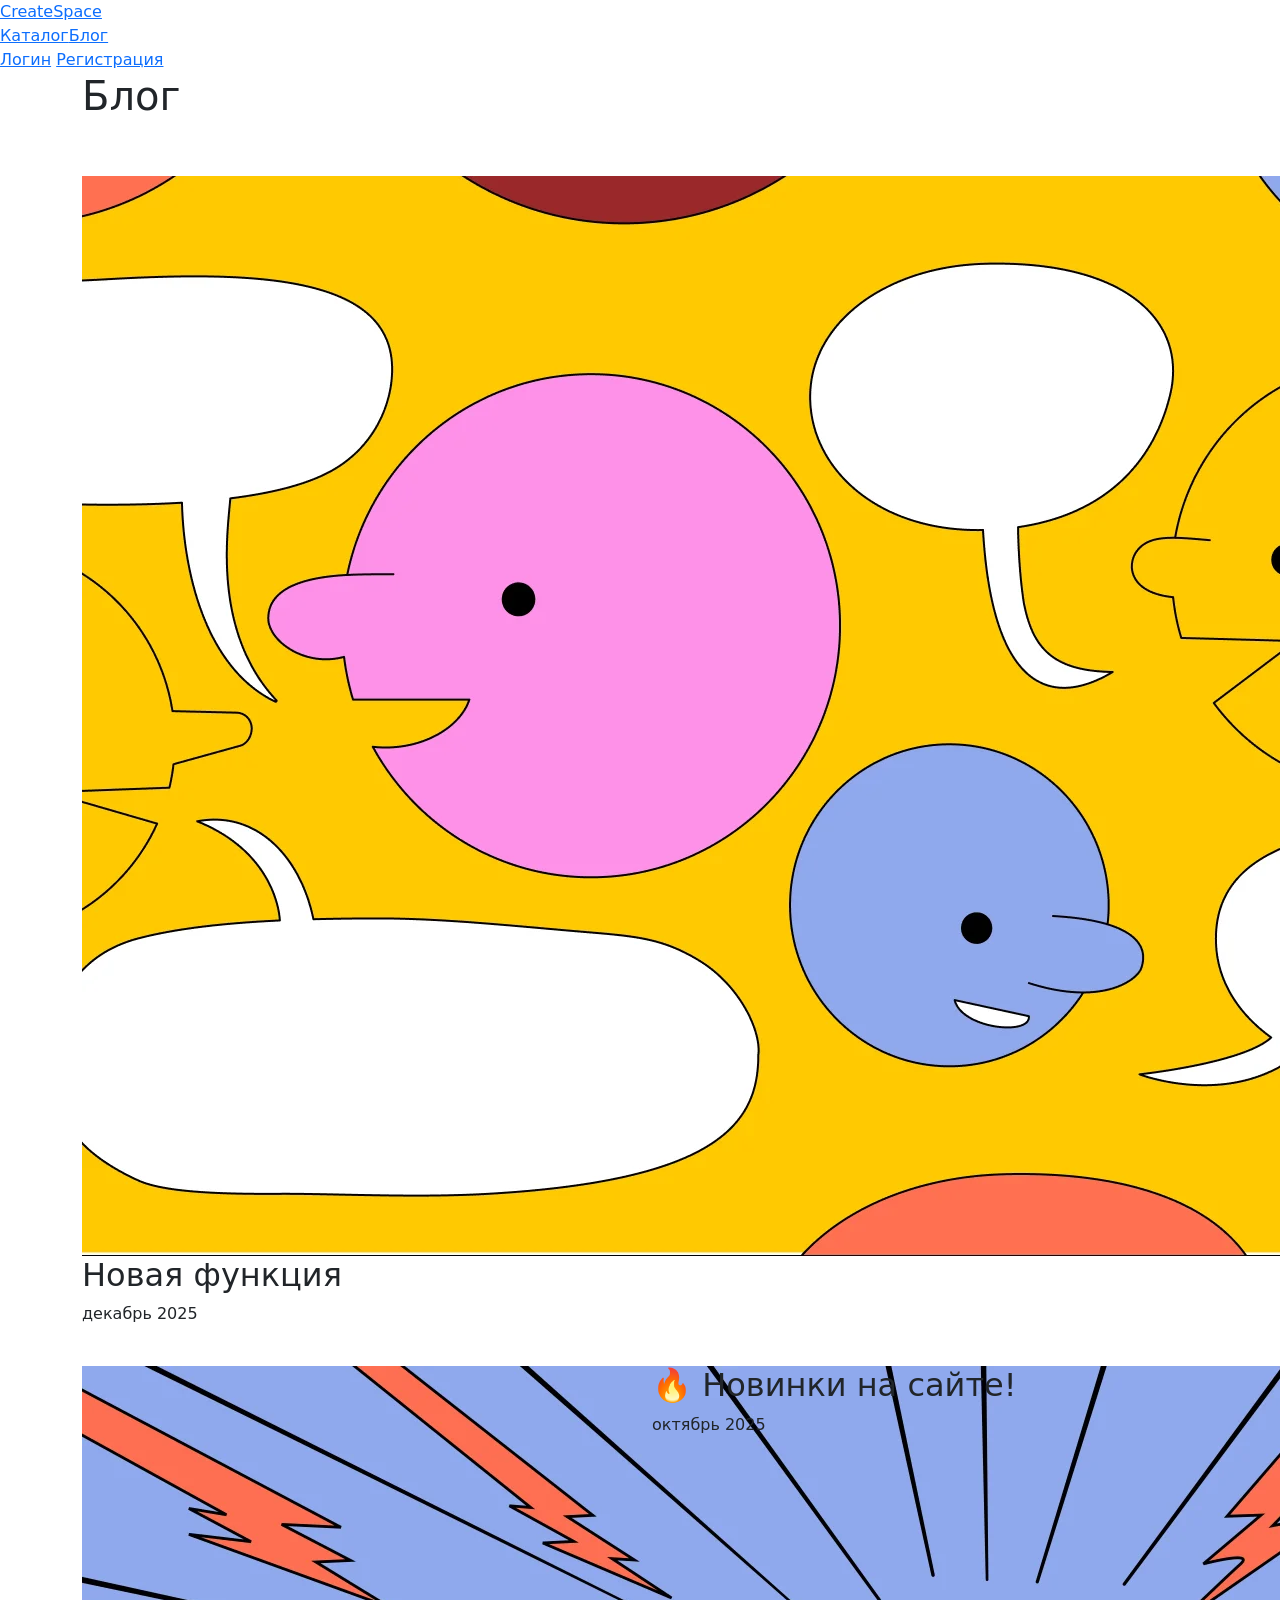
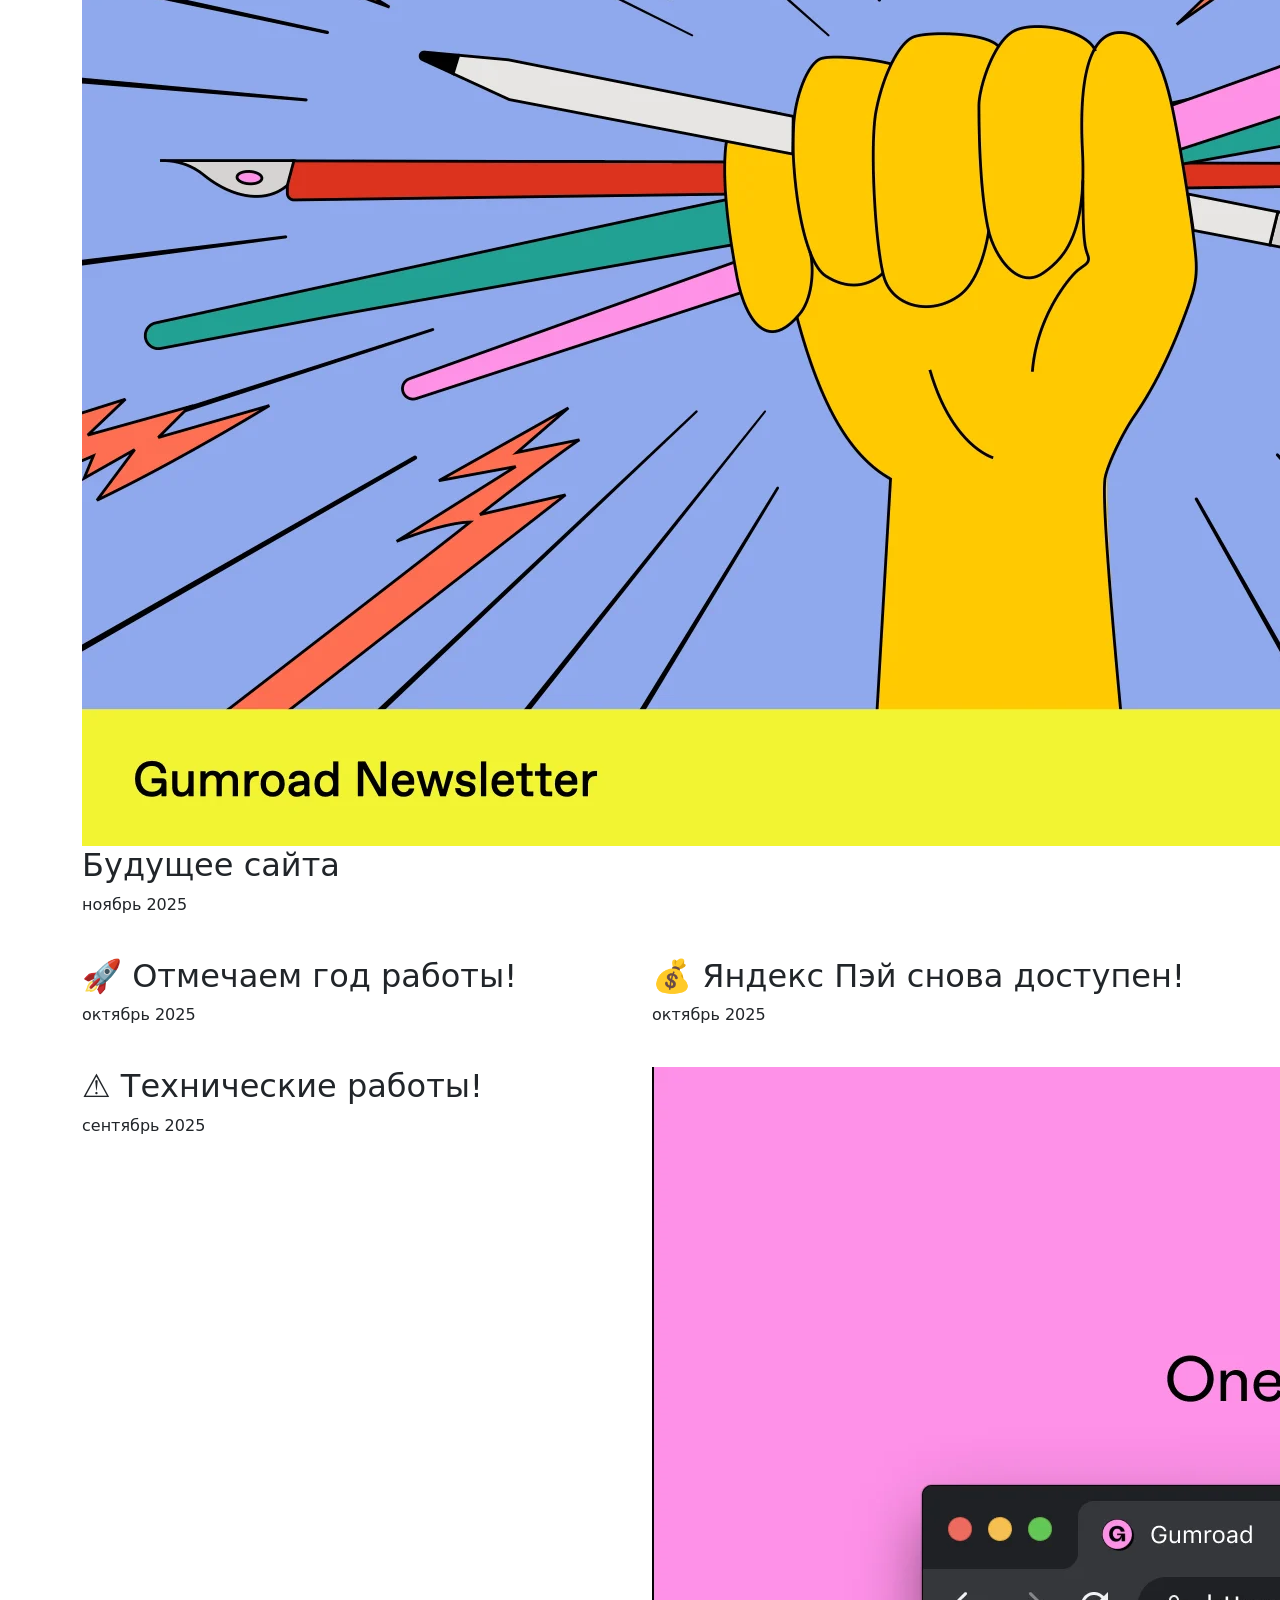
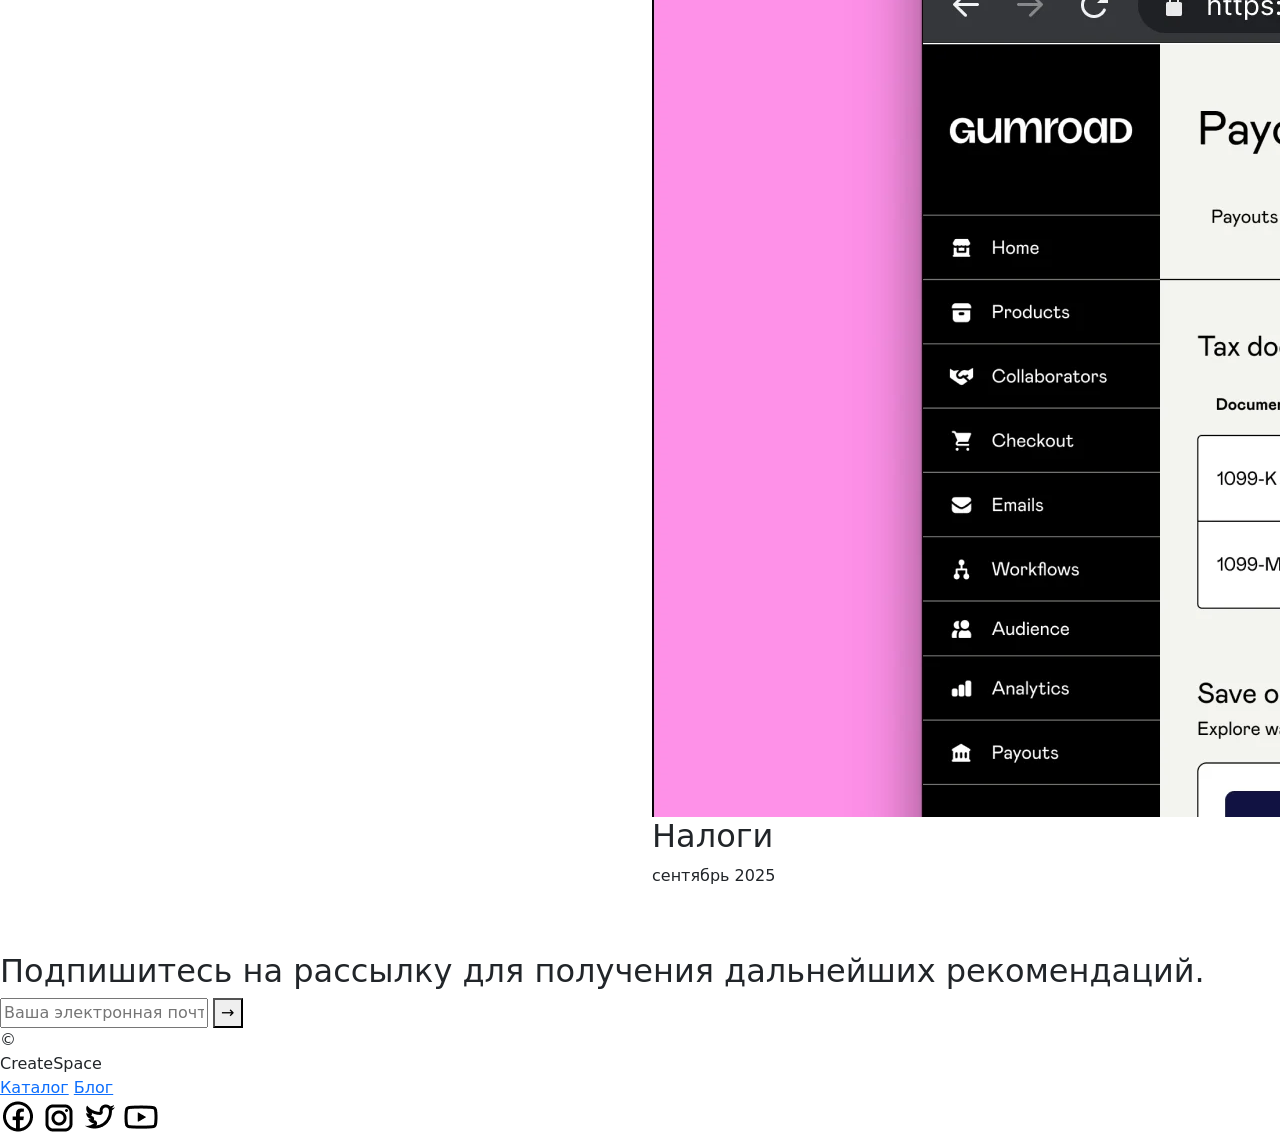
==== blog.html @ 3392148f "Add files via upload" ====
<!DOCTYPE html>
<html lang="ru">
<head>
    <meta charset="UTF-8">
    <meta name="viewport" content="width=device-width, initial-scale=1.0">
    <title>Блог - CreateSpace</title>
    <link href="https://cdn.jsdelivr.net/npm/bootstrap@5.3.3/dist/css/bootstrap.min.css" rel="stylesheet">
    <link href="https://fonts.googleapis.com/css2?family=Alfa+Slab+One&display=swap" rel="stylesheet">
    <link rel="stylesheet" href="style_blog.css">
</head>
<body>

<header class="header">
    <div class="header-inner">
        <div class="header-left">
            <a href="index.html" class="logo">CreateSpace</a>
            <nav class="nav">
                <a href="catalog.html">Каталог</a>
                <a href="blog.html">Блог</a>
            </nav>
        </div>
        <div class="header-right">
            <a href="login.html" class="login">Логин</a>
            <a href="register.html" class="btn-register">Регистрация</a>
        </div>
    </div>
</header>

<section class="hero-section">
    <div class="container-xl">
        <h1 class="blog-title">Блог</h1>
    </div>
</section>

<main class="container-xl py-5">

    <div class="row mb-4">
        <div class="col-12">
            <div class="update-card large-card">
                <div class="card-img-wrap">
                    <img src="images/updatelast.webp" alt="Новое обновление">
                </div>
                <div class="card-body-custom">
                    <h2>Новая функция</h2>
                    <p>декабрь 2025</p>
                </div>
            </div>
        </div>
    </div>

    <div class="row g-4">

        <div class="col-12 col-md-6">
            <div class="update-card">
                <div class="card-img-wrap">
                    <img src="images/update2.png" alt="Будущее сайта">
                </div>
                <div class="card-body-custom">
                    <h2>Будущее сайта</h2>
                    <p>ноябрь 2025</p>
                </div>
            </div>
        </div>

        <div class="col-12 col-md-6">
            <div class="update-card no-img-card">
                <div class="card-body-custom">
                    <h2>🔥 Новинки на сайте!</h2>
                    <p>октябрь 2025</p>
                </div>
            </div>
        </div>

        <div class="col-12 col-md-6">
            <div class="update-card no-img-card">
                <div class="card-body-custom">
                    <h2>🚀 Отмечаем год работы!</h2>
                    <p>октябрь 2025</p>
                </div>
            </div>
        </div>

        <div class="col-12 col-md-6">
            <div class="update-card no-img-card">
                <div class="card-body-custom">
                    <h2>💰 Яндекс Пэй снова доступен!</h2>
                    <p>октябрь 2025</p>
                </div>
            </div>
        </div>

        <div class="col-12 col-md-6">
            <div class="update-card no-img-card">
                <div class="card-body-custom">
                    <h2>⚠️ Технические работы!</h2>
                    <p>сентябрь 2025</p>
                </div>
            </div>
        </div>

        <div class="col-12 col-md-6">
            <div class="update-card">
                <div class="card-img-wrap">
                    <img src="images/update1.png" alt="Налоги">
                </div>
                <div class="card-body-custom">
                    <h2>Налоги</h2>
                    <p>сентябрь 2025</p>
                </div>
            </div>
        </div>

    </div>
</main>

<footer class="footer">
    <div class="footer-left">
        <h2>Подпишитесь на рассылку для получения дальнейших рекомендаций.</h2>
        <div class="email-box">
            <input type="email" placeholder="Ваша электронная почта">
            <button class="send-btn">→</button>
        </div>
        <div class="footer-brand">
            <div class="copyright">©</div>
            <div class="footer-logo">CreateSpace</div>
        </div>
    </div>
    <div class="footer-nav">
        <a href="catalog.html">Каталог</a>
        <a href="blog.html">Блог</a>
    </div>
    <div class="socials">
        <img src="images/Facebook.png" alt="Facebook">
        <img src="images/Instagram.png" alt="Instagram">
        <img src="images/Twitter.png" alt="Twitter">
        <img src="images/Youtube.png" alt="YouTube">
    </div>
</footer>

<script src="https://cdn.jsdelivr.net/npm/bootstrap@5.3.3/dist/js/bootstrap.bundle.min.js"></script>
</body>
</html>
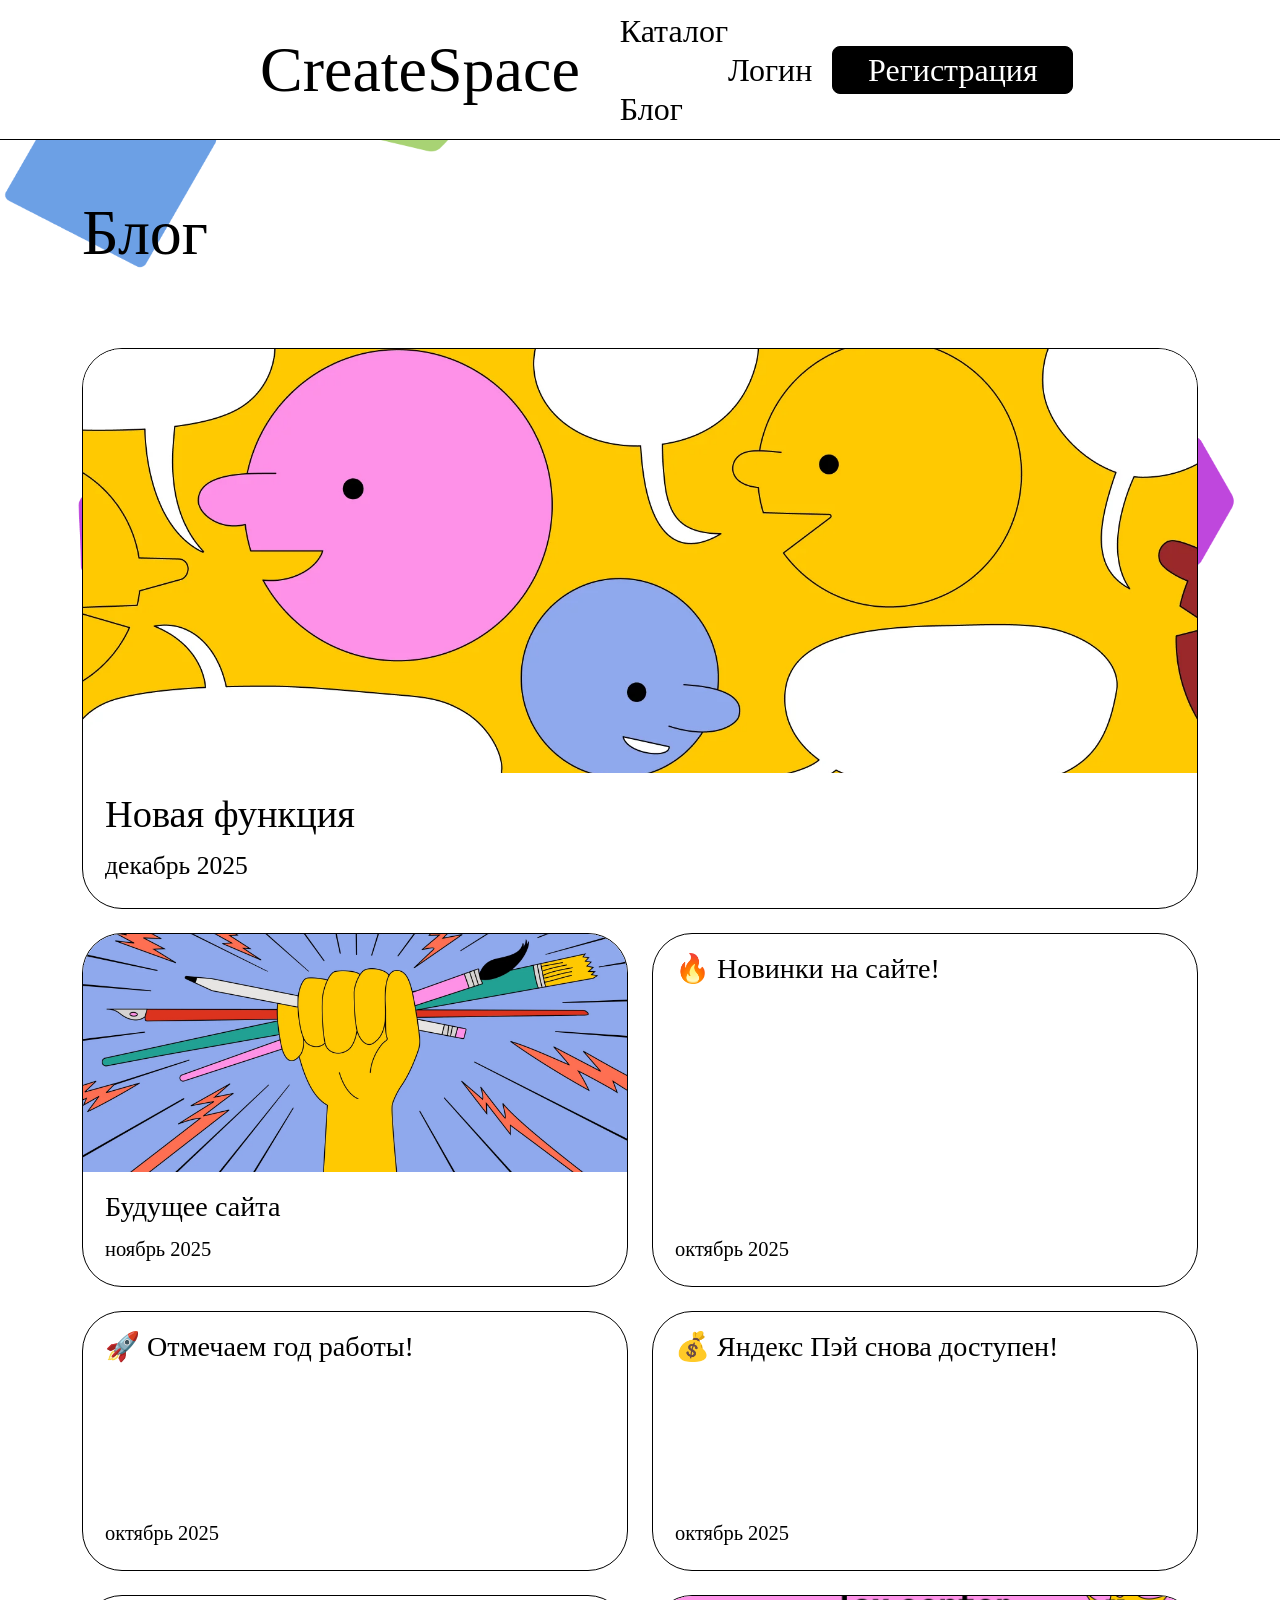
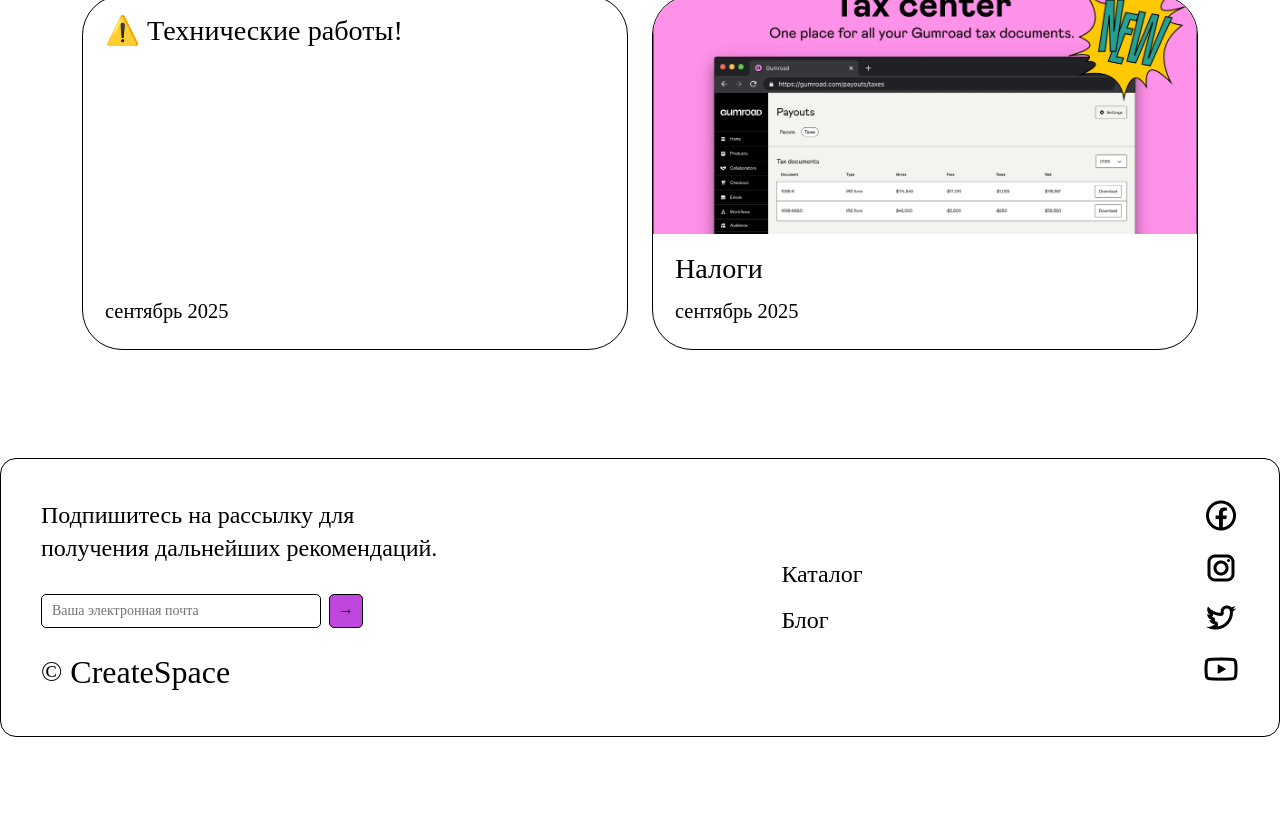
==== commit 7cb9f514: "Add files via upload" ====
--- a/blog.html
+++ b/blog.html
@@ -6,7 +6,7 @@
     <title>Блог - CreateSpace</title>
     <link href="https://cdn.jsdelivr.net/npm/bootstrap@5.3.3/dist/css/bootstrap.min.css" rel="stylesheet">
     <link href="https://fonts.googleapis.com/css2?family=Alfa+Slab+One&display=swap" rel="stylesheet">
-    <link rel="stylesheet" href="style_blog.css">
+    <link rel="stylesheet" href="css/style_blog.css">
 </head>
 <body>
 
@@ -38,7 +38,7 @@
         <div class="col-12">
             <div class="update-card large-card">
                 <div class="card-img-wrap">
-                    <img src="images/updatelast.webp" alt="Новое обновление">
+                    <img src="css/images/updatelast.webp" alt="Новое обновление">
                 </div>
                 <div class="card-body-custom">
                     <h2>Новая функция</h2>
@@ -53,7 +53,7 @@
         <div class="col-12 col-md-6">
             <div class="update-card">
                 <div class="card-img-wrap">
-                    <img src="images/update2.png" alt="Будущее сайта">
+                    <img src="css/images/update2.png" alt="Будущее сайта">
                 </div>
                 <div class="card-body-custom">
                     <h2>Будущее сайта</h2>
@@ -101,7 +101,7 @@
         <div class="col-12 col-md-6">
             <div class="update-card">
                 <div class="card-img-wrap">
-                    <img src="images/update1.png" alt="Налоги">
+                    <img src="css/images/update1.png" alt="Налоги">
                 </div>
                 <div class="card-body-custom">
                     <h2>Налоги</h2>
@@ -130,10 +130,10 @@
         <a href="blog.html">Блог</a>
     </div>
     <div class="socials">
-        <img src="images/Facebook.png" alt="Facebook">
-        <img src="images/Instagram.png" alt="Instagram">
-        <img src="images/Twitter.png" alt="Twitter">
-        <img src="images/Youtube.png" alt="YouTube">
+        <img src="css/images/Facebook.png" alt="Facebook">
+        <img src="css/images/Instagram.png" alt="Instagram">
+        <img src="css/images/Twitter.png" alt="Twitter">
+        <img src="css/images/Youtube.png" alt="YouTube">
     </div>
 </footer>
 
--- a/css/style_blog.css
+++ b/css/style_blog.css
@@ -0,0 +1,303 @@
+* {
+    margin: 0;
+    padding: 0;
+    box-sizing: border-box;
+}
+
+body {
+    font-family: 'Alfa Slab One', cursive;
+    background-image: url('images/backgroundnews.png');
+    background-size: cover;
+    background-position: center;
+    background-attachment: fixed;
+    color: #000;
+}
+
+.header {
+    background: #fff;
+    border-bottom: 1.5px solid #000;
+    padding: 0 40px;
+    height: 140px;
+    display: flex;
+    align-items: center;
+}
+
+.header-inner {
+    width: 100%;
+    display: flex;
+    flex-direction: row;
+    align-items: center;
+    justify-content: space-between;
+}
+
+.header-left {
+    display: flex;
+    flex-direction: row;
+    align-items: center;
+    gap: 40px;
+    margin-left: 220px;
+}
+
+.logo {
+    font-size: 64px;
+    color: #000;
+    text-decoration: none;
+    white-space: nowrap;
+}
+
+.nav {
+    display: flex;
+    flex-direction: row;
+    gap: 30px;
+}
+
+.nav a {
+    font-size: 32px;
+    text-decoration: none;
+    color: #000;
+    transition: opacity 0.2s;
+}
+
+.nav a:hover {
+    opacity: 0.6;
+}
+
+.header-right {
+    display: flex;
+    flex-direction: row;
+    align-items: center;
+    gap: 20px;
+    margin-right: 220px;
+}
+
+.login {
+    font-family: 'Alfa Slab One', cursive;
+    font-size: 32px;
+    color: #000;
+    text-decoration: none;
+    transition: opacity 0.2s;
+}
+
+.login:hover {
+    opacity: 0.6;
+}
+
+.btn-register {
+    font-family: 'Alfa Slab One', cursive;
+    width: 241px;
+    height: 48px;
+    background: #000;
+    color: #fff;
+    border-radius: 8px;
+    font-size: 32px;
+    border: 1.5px solid #000;
+    cursor: pointer;
+    text-decoration: none;
+    display: flex;
+    justify-content: center;
+    align-items: center;
+    transition: background 0.2s, color 0.2s;
+}
+
+.btn-register:hover {
+    background: #fff;
+    color: #000;
+}
+
+/* ── HERO ── */
+.hero-section {
+    min-height: 160px;
+    display: flex;
+    align-items: flex-end;
+}
+
+.blog-title {
+    font-size: 64px;
+    color: #000;
+    padding-bottom: 20px;
+}
+
+/* ── КАРТОЧКИ ── */
+.update-card {
+    border: 1.5px solid #000;
+    border-radius: 40px;
+    overflow: hidden;
+    background: #fff;
+    height: 100%;
+    display: flex;
+    flex-direction: column;
+    transition: transform 0.25s, box-shadow 0.25s;
+    cursor: pointer;
+}
+
+.update-card:hover {
+    transform: translateY(-4px);
+    box-shadow: 0 12px 32px rgba(0, 0, 0, 0.12);
+}
+
+.card-img-wrap {
+    width: 100%;
+    aspect-ratio: 16/7;
+    overflow: hidden;
+}
+
+.card-img-wrap img {
+    width: 100%;
+    height: 100%;
+    object-fit: cover;
+}
+
+.card-body-custom {
+    padding: 18px 22px 22px;
+    display: flex;
+    flex-direction: column;
+    justify-content: space-between;
+    flex: 1;
+}
+
+.card-body-custom h2 {
+    font-size: clamp(18px, 2.2vw, 36px);
+    line-height: 1.2;
+    margin: 0 0 10px;
+    color: #000;
+}
+
+.card-body-custom p {
+    font-size: clamp(14px, 1.6vw, 26px);
+    color: #000;
+    margin: 0;
+}
+
+.large-card .card-img-wrap {
+    aspect-ratio: 21/8;
+}
+
+.large-card .card-body-custom h2 {
+    font-size: clamp(22px, 3vw, 48px);
+}
+
+.large-card .card-body-custom p {
+    font-size: clamp(16px, 2vw, 32px);
+}
+
+.no-img-card {
+    min-height: 260px;
+}
+
+.container-xl,
+.row,
+[class*="col-"] {
+    background: transparent !important;
+}
+
+.footer {
+    max-width: 1360px;
+    margin: 60px auto 80px;
+    border: 1.5px solid #000;
+    border-radius: 16px;
+    padding: 40px;
+    background: #fff;
+
+    display: flex;
+    flex-direction: row;
+    justify-content: space-between;
+    align-items: flex-start;
+    gap: 40px;
+}
+
+.footer-left {
+    display: flex;
+    flex-direction: column;
+    align-items: flex-start;
+}
+
+.footer-left h2 {
+    font-size: 24px;
+    max-width: 400px;
+    line-height: 1.4;
+}
+
+.email-box {
+    margin-top: 20px;
+    display: flex;
+    flex-direction: row;
+    align-items: center;
+    gap: 8px;
+}
+
+.email-box input {
+    font-family: 'Alfa Slab One', cursive;
+    width: 280px;
+    height: 34px;
+    border: 1.5px solid #000;
+    border-radius: 5px;
+    padding: 0 10px;
+    font-size: 14px;
+    outline: none;
+}
+
+.send-btn {
+    width: 34px;
+    height: 34px;
+    background: #BF47DD;
+    border: 1.5px solid #000;
+    border-radius: 5px;
+    font-size: 16px;
+    font-weight: bold;
+    cursor: pointer;
+    display: flex;
+    align-items: center;
+    justify-content: center;
+    transition: opacity 0.2s;
+}
+
+.send-btn:hover {
+    opacity: 0.8;
+}
+
+.footer-brand {
+    margin-top: 20px;
+    display: flex;
+    flex-direction: row;
+    align-items: center;
+    gap: 8px;
+}
+
+.copyright {
+    font-size: 28px;
+}
+
+.footer-logo {
+    font-size: 32px;
+}
+
+.footer-nav {
+    display: flex;
+    flex-direction: column;
+    gap: 10px;
+    align-self: center;
+}
+
+.footer-nav a {
+    font-size: 24px;
+    text-decoration: none;
+    color: #000;
+    transition: opacity 0.2s;
+}
+
+.footer-nav a:hover {
+    opacity: 0.6;
+}
+
+.socials {
+    display: flex;
+    flex-direction: column;
+    gap: 15px;
+    align-items: flex-end;
+}
+
+.socials img {
+    width: 36px;
+    height: 36px;
+    object-fit: contain;
+}
